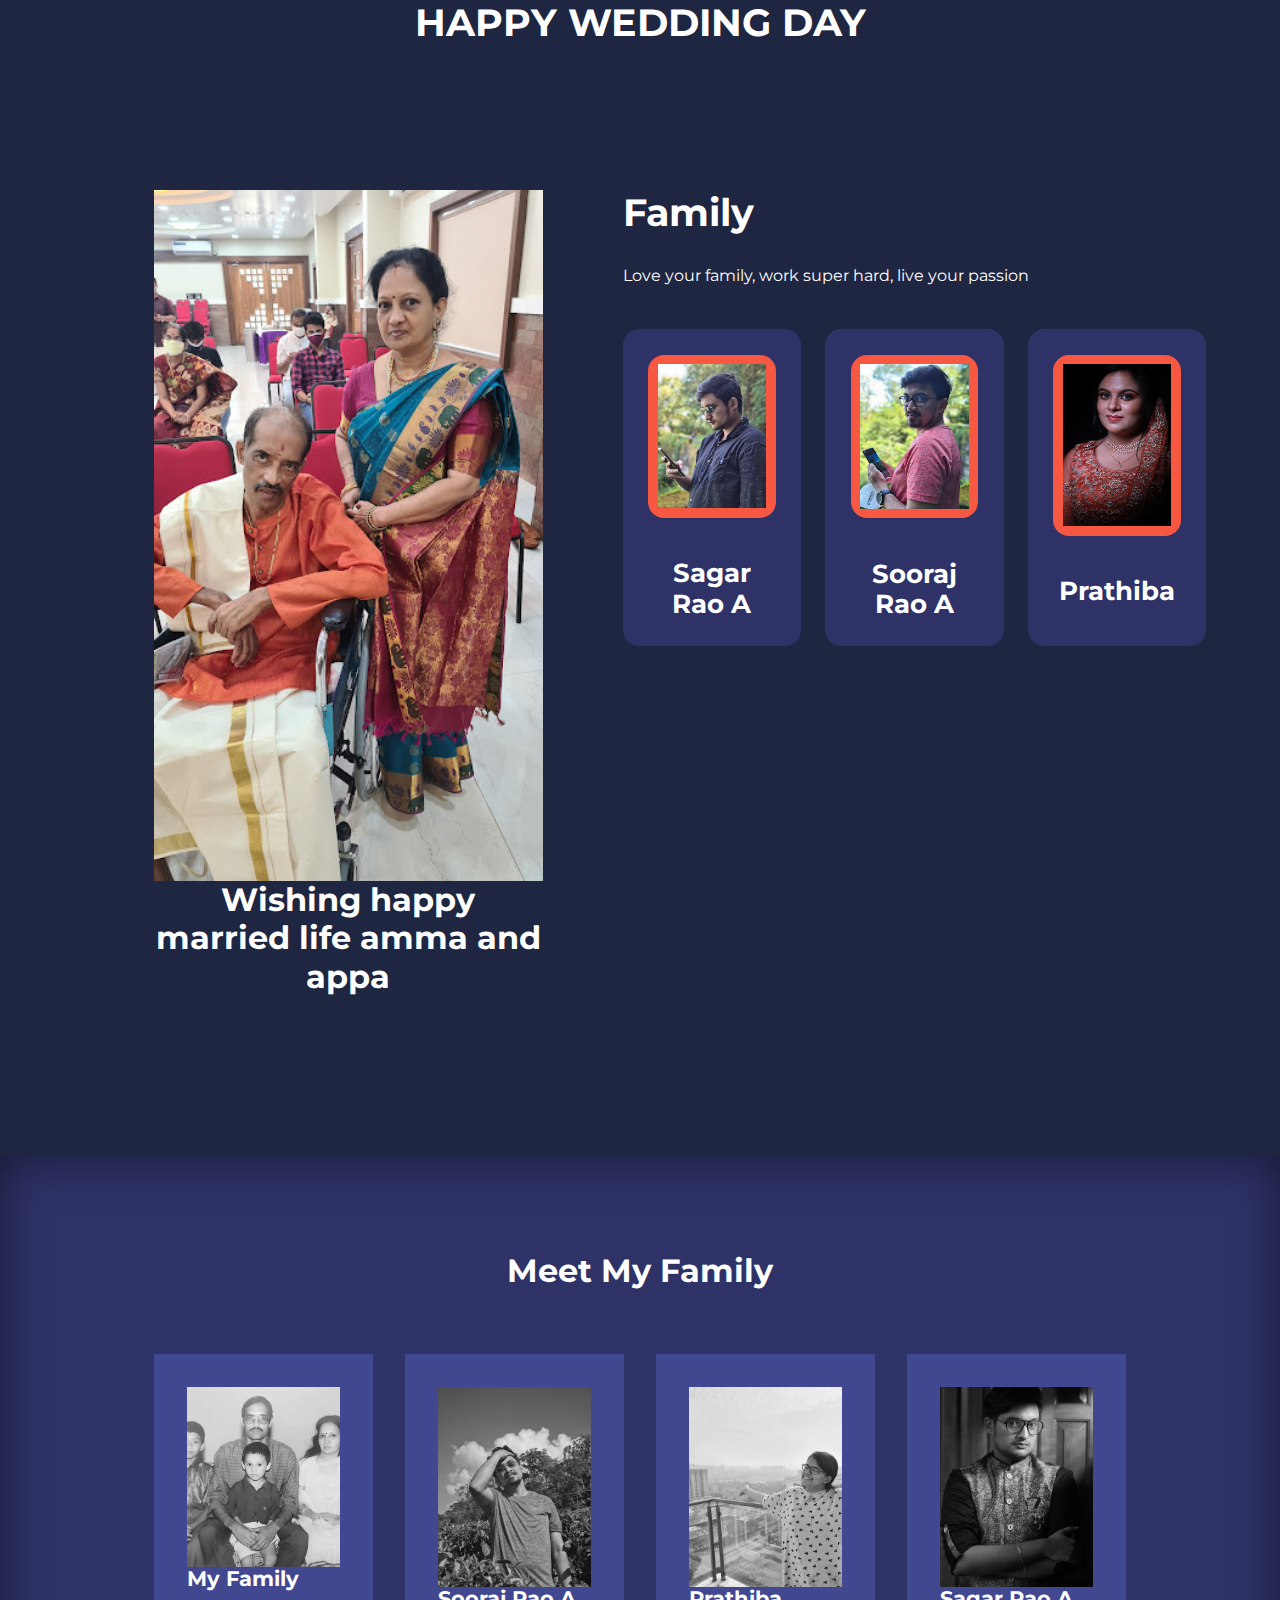
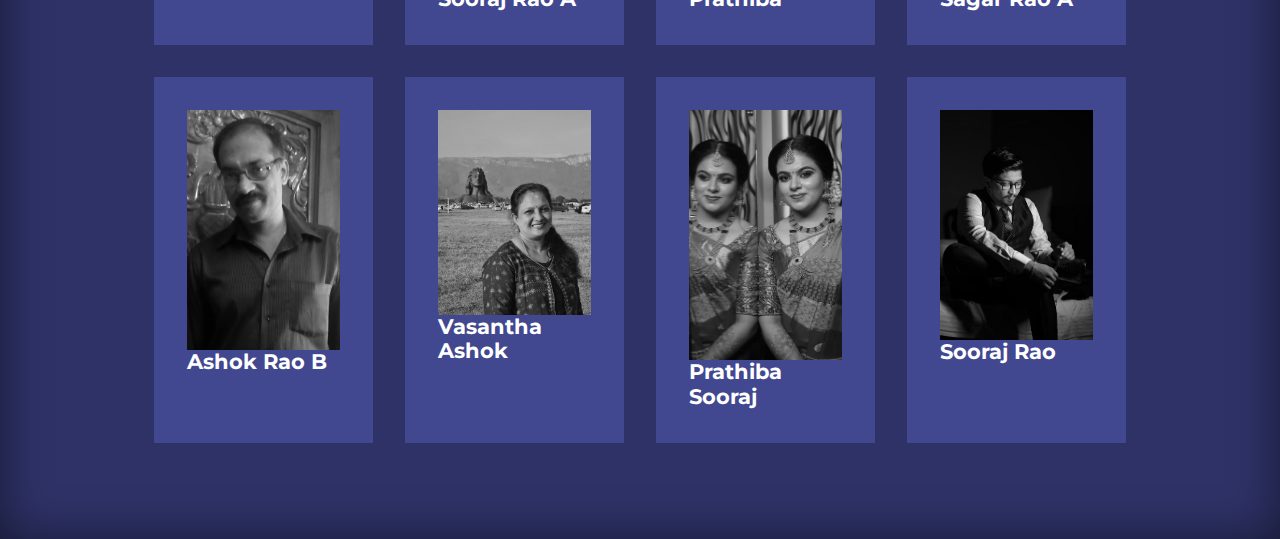
==== index.html @ 350d2bba "Rename about.html to index.html" ====
<!DOCTYPE html>
<html lang="en">
  <head>
    <meta charset="UTF-8" />
    <meta http-equiv="X-UA-Compatible" content="IE=edge" />
    <meta name="viewport" content="width=device-width, initial-scale=1.0" />
    <title>Wedding Day Gift</title>
    <link rel="stylesheet" href="/css/about.css" />
    <link rel="stylesheet" href="/css/style.css" />
    <script defer src="/main.js"></script>

    <link
      rel="stylesheet"
      type=""
      href="https://unicons.iconscout.com/release/v2.1.6/css/unicons.css"
    />

    <link rel="preconnect" href="https://fonts.googleapis.com" />

    <link rel="preconnect" href="https://fonts.gstatic.com" crossorigin />

    <link
      href="https://fonts.googleapis.com/css2?family=Montserrat:wght@300;400;500;600;700;800;900&display=swap"
      rel="stylesheet"
    />
  </head>
  <body>
    <h1 style="text-align: center">HAPPY WEDDING DAY</h1>
    <section class="about__achievements">
      <div class="container about__achievements-container">
        <div class="about__achievements-left">
          <img src="/images/wed.jpg" alt="" />
          <h2>Wishing happy married life amma and appa</h2>
        </div>

        <div class="about__achievements-right">
          <h1>Family</h1>
          <p>Love your family, work super hard, live your passion</p>
          <div class="achievements__cards">
            <article class="achievement__card">
              <span class="achievement__icon">
                <img src="/images/wed1.jpg" alt="no img" />
              </span>
              <h3>Sagar Rao A</h3>
            </article>

            <article class="achievement__card">
              <span class="achievement__icon">
                <img src="/images/wed2.jpg" alt="No img" />
              </span>
              <h3>Sooraj Rao A</h3>
            </article>

            <article class="achievement__card">
              <span class="achievement__icon">
                <img src="/images/susu5.JPG" alt="no img" />
              </span>
              <h3>Prathiba</h3>
            </article>
          </div>
        </div>
      </div>
    </section>

    <section class="team">
      <h2>Meet My Family</h2>
      <div class="container team__container">
        <article class="team__member">
          <div class="team__member-image">
            <img style="height: 180px" src="images/wed4.jpg" alt="" />
          </div>
          <div class="team__member-info">
            <h4>My Family</h4>
          </div>
        </article>

        <article class="team__member">
          <div class="team__member-image">
            <img style="height: 200px" src="images/susu2.jpg" alt="" />
          </div>
          <div class="team__member-info">
            <h4>Sooraj Rao A</h4>
          </div>
        </article>

        <article class="team__member">
          <div class="team__member-image">
            <img style="height: 200px" src="images/wed3.jpg" alt="" />
          </div>
          <div class="team__member-info">
            <h4>Prathiba</h4>
          </div>
        </article>

        <article class="team__member">
          <div class="team__member-image">
            <img style="height: 200px" src="images/rao12.JPG" alt="" />
          </div>

          <div class="team__member-info">
            <h4>Sagar Rao A</h4>
          </div>
        </article>

        <article class="team__member">
          <div class="team__member-image">
            <img style="height: 240px" src="images/wed5.jpg" alt="" />
          </div>
          <div class="team__member-info">
            <h4>Ashok Rao B</h4>
          </div>
        </article>

        <article class="team__member">
          <div class="team__member-image">
            <img src="images/wed6.jpg" alt="" />
          </div>
          <div class="team__member-info">
            <h4>Vasantha Ashok</h4>
          </div>
        </article>

        <article class="team__member">
          <div class="team__member-image">
            <img style="height: 250px" src="images/wed7.jpg" alt="" />
          </div>
          <div class="team__member-info">
            <h4>Prathiba Sooraj</h4>
          </div>
        </article>

        <article class="team__member">
          <div class="team__member-image">
            <img src="images/rao11.JPG" alt="" />
          </div>
          <div class="team__member-info">
            <h4>Sooraj Rao</h4>
          </div>
        </article>
      </div>
    </section>
  </body>
</html>
---- css/about.css ----
/* achievements */

.about__achievements {
  margin-top: 3rem;
}

.about__achievements-container {
  display: grid;
  grid-template-columns: 40% 60%;
  gap: 5rem;
}

.about__achievements-right > p {
  margin: 1.6rem 0 2.5rem;
}

.achievements__cards {
  display: grid;
  grid-template-columns: repeat(3, 1fr);
  gap: 1.5rem;
}

.achievement__card {
  background: var(--color-bg1);
  padding: 1.6rem;
  border-radius: 1rem;
  text-align: center;
  transition: var(--transition);
}

.achievement__card:hover {
  background: var(--color-bg2);
  box-shadow: 0 3rem 3rem rgba(0, 0, 0, 0.3);
}

.achievement__icon {
  background: var(--color-danger);
  padding: 0.6rem;
  border-radius: 1rem;
  display: inline-block;
  margin-bottom: 2rem;
  font-size: 2rem;
}

.achievements__card:nth-child(2) .achievement__icon {
  background: var(--color-success);
}

.achievements__card:nth-child(3) .achievement__icon {
  background: var(--color-primary);
}

.achievements__card p {
  margin-top: 1rem;
}

.team {
  background: var(--color-bg1);
  box-shadow: inset 0 0 3rem rgba(0, 0, 0, 0.5);
}

.team__container {
  display: grid;
  grid-template-columns: repeat(4, 1fr);
  gap: 2rem;
}

.team__member {
  background: var(--color-bg2);
  padding: 2rem;
  border: 1px solid transparent;
  transition: var(--transition);
}

.team__member:hover {
  background: transparent;
  border-color: var(--color-primary);
}

.team__member-image img {
  filter: saturate(0);
}

.team__member:hover img {
  filter: saturate(1);
}
---- css/style.css ----
* {
  margin: 0;
  padding: 0;
  border: 0;
  outline: 0;
  text-decoration: none;
  list-style: none;
  box-sizing: border-box;
}

:root {
  --color-primary: #6c63ff;
  --color-success: #00bf8e;
  --color-warning: #f7c94b;
  --color-danger: #f75842;
  --color-danger-variant: rgba(247, 88, 66, 0.4);
  --color-white: #fff;
  --color-light: rgba(255, 255, 255, 0.7);
  --color-black: #000;
  --color-bg: #1f2641;
  --color-bg1: #2e3267;
  --color-bg2: #424890;
  --container-width-lg: 76%;
  --container-width-md: 90%;
  --container-width-sm: 94%;
  --transition: all 400ms ease;
}

body {
  font-family: "Montserrat", sans-serif;
  line-height: 1.7;
  color: var(--color-white);
  background-color: var(--color-bg);
}

.container {
  width: var(--container-width-lg);
  margin: 0 auto;
}

section {
  padding: 6rem 0;
}

section h2 {
  text-align: center;
  margin-bottom: 4rem;
}

h1,
h2,
h3,
h4,
h5 {
  line-height: 1.2;
}

h1 {
  font-size: 2.4rem;
}

h2 {
  font-size: 2rem;
}

h3 {
  font-size: 1.6rem;
}

h4 {
  font-size: 1.3rem;
}

a {
  color: var(--color-white);
}

img {
  width: 100%;
  display: block;
  object-fit: cover;
}

.btn {
  display: inline-block;
  background: var(--color-white);
  color: var(--color-black);
  padding: 1rem 2rem;
  border: 1px solid transparent;
  font-weight: 500;
  transition: var(--transition);
}

.btn:hover {
  background: transparent;
  color: var(--color-white);
  border-color: var(--color-white);
}

.btn-primary {
  background: var(--color-danger);
  color: var(--color-white);
}

/* Navbar */

nav {
  background: var(--color-bg);
  width: 100vw;
  height: 5rem;
  position: fixed;
  top: 0;
  z-index: 11;
}

.window-scroll {
  background: var(--color-primary);
  box-shadow: 0 1rem 2rem rgba(0, 0, 0, 0.2);
}

.nav__container {
  height: 100%;
  display: flex;
  justify-content: space-between;
  align-items: center;
}

nav button {
  display: none;
}

.nav__menu {
  display: flex;
  align-items: center;
  gap: 4rem;
}

.nav__menu a {
  font-size: 0.9rem;
  transition: var(--transition);
}

.nav__menu a:hover {
  color: var(--color-bg2);
}

/* Header */

header {
  position: relative;
  top: 5rem;
  overflow: hidden;
  height: 70vh;
  margin-bottom: 5rem;
}

.header__container {
  display: grid;
  grid-template-columns: 1fr 1fr;
  align-items: center;
  gap: 5rem;
  height: 100%;
}

.header__left p {
  margin: 1rem 0 2.4rem;
}

/* catagories */

.categories {
  background: var(--color-bgl);
  /* height: 20rem; */
}

.categories h1 {
  line-height: 1;
  margin-bottom: 3rem;
}

.categories__container {
  display: grid;
  grid-template-columns: 40% 60%;
}

.categories__left {
  margin-right: 4rem;
}

.categories__left p {
  margin: 1rem 0 3rem;
}

.categories__right {
  display: grid;
  grid-template-columns: repeat(3, 1fr);
  gap: 1.2rem;
}

.category {
  background: var(--color-bg2);
  padding: 2rem;
  border-radius: 2rem;
  transition: var(--transition);
}

.category:hover {
  box-shadow: 0 1rem 1rem rgba(244, 251, 255, 0.3);
  z-index: 1;
}

.category:nth-child(2) .category__icon {
  background: var(--color-danger);
}

.category:nth-child(3) .category__icon {
  background: var(--color-success);
}

.category:nth-child(4) .category__icon {
  background: var(--color-warning);
}

.category:nth-child(5) .category__icon {
  background: var(--color-success);
}

.category__icon {
  background: var(--color-primary);
  padding: 0.7rem;
  border-radius: 0.9rem;
}

.category h5 {
  margin: 2rem 0 1rem;
}

.category p {
  font-size: 0.85rem;
}

/* courses */

.courses {
  margin-top: 10rem;
}

.courses__container {
  display: grid;
  grid-template-columns: repeat(3, 1fr);
  gap: 2rem;
}

.course {
  background: var(--color-bgl);
  text-align: center;
  border: 1px solid transparent;
  transition: var(--transition);
}

.course:hover {
  background-color: transparent;
  border-color: var(--color-primary);
}

.course__info {
  padding: 2rem;
}

.course__info p {
  margin: 1.2rem 0 2rem;
  font-size: 0.9rem;
}

/* FAQS */

.faqs {
  background: var(--color-bg1);
  box-shadow: inset 0 0 3rem rgba(0, 0, 0, 0.5);
}

.faqs__container {
  display: grid;
  grid-template-columns: 1fr 1fr;
  gap: 1rem;
}

.faq {
  padding: 2rem;
  display: flex;
  align-items: center;
  gap: 1.4rem;
  height: fit-content;
  background: var(--color-primary);
  cursor: pointer;
}

.faq h4 {
  font-size: 1rem;
  line-height: 2.2;
}

.faq__icon {
  align-self: flex-start;
  font-size: 1.2rem;
}

.faq p {
  margin-top: 0.8rem;
  display: none;
}

.faq.open p {
  display: block;
}

/* Testimonials */

.testimonials__container {
  overflow-x: hidden;
  position: relative;
  margin-bottom: 5rem;
}

.testimonial {
  padding-top: 2rem;
}

.avatar {
  width: 6rem;
  height: 6rem;
  border-radius: 50%;
  overflow: hidden;
  margin: 0 auto 1rem;
  border: 1rem solid var(--color-bg1);
}

.testimonial__info {
  text-align: center;
}

.testimonial__body {
  background: var(--color-primary);
  padding: 2rem;
  margin-top: 3rem;
  position: relative;
}

.testimonial__body::before {
  content: "";
  display: block;
  background: linear-gradient(
    135deg,
    transparent,
    var(--color-primary),
    var(--color-primary),
    var(--color-primary)
  );
  width: 3rem;
  height: 3rem;
  position: absolute;
  left: 50%;
  top: -1.5rem;
  transform: rotate(45deg);
}

/* footer */

footer {
  background: var(--color-bg1);
  padding-top: 5rem;
  font-size: 0.9rem;
}

.footer__container {
  display: grid;
  grid-template-columns: repeat(4, 1fr);
  gap: 5rem;
}

.footer__container > div h4 {
  margin-bottom: 1.2rem;
}

.footer__1 p {
  margin: 0 0 2rem;
}

footer ul li {
  margin-bottom: 0.7rem;
}

footer ul li a:hover {
  text-decoration: underline;
}

.footer__socials {
  display: flex;
  gap: 1rem;
  font-size: 1.2rem;
  margin-top: 2rem;
}

.footer__copyright {
  text-align: center;
  margin-top: 4rem;
  padding: 1.2rem 0;
  border-top: 1px solid var(--color-bg2);
}

/* media query */

@media screen and (max-width: 1024px) {
  .container {
    width: var(--container-width-md);
  }

  h1 {
    font-size: 2.2rem;
  }

  h2 {
    font-size: 1.7rem;
  }

  h3 {
    font-size: 1.4rem;
  }

  h4 {
    font-size: 1.2rem;
  }

  /* navbar */

  nav button {
    display: inline-block;
    background: transparent;
    font-size: 1.8rem;
    color: var(--color-white);
    cursor: pointer;
  }

  nav button#close-menu-btn {
    display: none;
  }

  .nav__menu {
    position: fixed;
    top: 5rem;
    right: 5%;
    height: fit-content;
    width: 18rem;
    flex-direction: column;
    gap: 0;
    display: none;
  }

  .nav__menu li {
    width: 100%;
    height: 5.8rem;
    animation: animateNavItems 400ms linear forwards;
    transform-origin: top right;
    opacity: 0;
  }

  .nav__menu li:nth-child(2) {
    animation-delay: 200ms;
  }

  .nav__menu li:nth-child(3) {
    animation-delay: 400ms;
  }

  .nav__menu li:nth-child(4) {
    animation-delay: 600ms;
  }

  @keyframes animateNavItems {
    0% {
      transform: rotateZ(-90deg) rotateX(90deg) scale(0.1);
    }
    100% {
      transform: rotateZ(0) rotateX(0) scale(1);
      opacity: 1;
    }
  }

  .nav__menu li a {
    background: var(--color-primary);
    box-shadow: -4rem 6rem 10rem rgba(0, 0, 0, 0.6);
    width: 100%;
    height: 100%;
    display: grid;
    place-items: center;
  }

  .nav__menu li a:hover {
    background: var(--color-bg2);
    color: var(--color-white);
  }

  /* Header */

  header {
    height: 52vh;
    margin-bottom: 4rem;
  }

  .header__container {
    gap: 0;
    padding-bottom: 3rem;
  }

  /* Catagories */

  .catagories {
    height: auto;
  }

  .catagories__container {
    grid-template-columns: 1fr;
    gap: 3rem;
  }

  .categories__left {
    margin-right: 0;
  }

  /* course */

  .courses {
    margin-top: 0;
  }

  .courses__container {
    grid-template-columns: 1fr 1fr;
  }

  /* faqs */

  .faqs__container {
    grid-template-columns: 1fr;
  }

  .faq {
    padding: 1.5rem;
  }

  /* footer */

  .footer__container {
    grid-template-columns: 1fr 1fr;
  }
}

/* media query (phone) */
@media screen and (max-width: 600px) {
  .container {
    width: var(--container-width-sm);
  }

  /* Navbar */

  .nav__menu {
    right: 3%;
  }

  /* Header */

  header {
    height: 100vh;
  }

  .header__container {
    grid-template-columns: 1fr;
    text-align: center;
    margin-top: 0;
  }

  .header__left p {
    margin-bottom: 1.3rem;
  }

  /* Categories */

  .categories__right {
    grid-template-columns: 1fr 1fr;
    gap: 0.7rem;
  }

  .category {
    padding: 1rem;
    border-radius: 1rem;
  }

  .category__icon {
    margin-top: 4px;
    display: inline-block;
  }

  /* courses */

  .courses__container {
    grid-template-columns: 1fr;
  }

  /* testimonial */

  .testimonial__body {
    padding: 1.2rem;
  }

  /* footer */

  .footer__container {
    grid-template-columns: 1fr;
    text-align: center;
    gap: 2rem;
  }

  .footer__1 p {
    margin: 1rem auto;
  }

  .footer__socials {
    justify-content: center;
  }
}
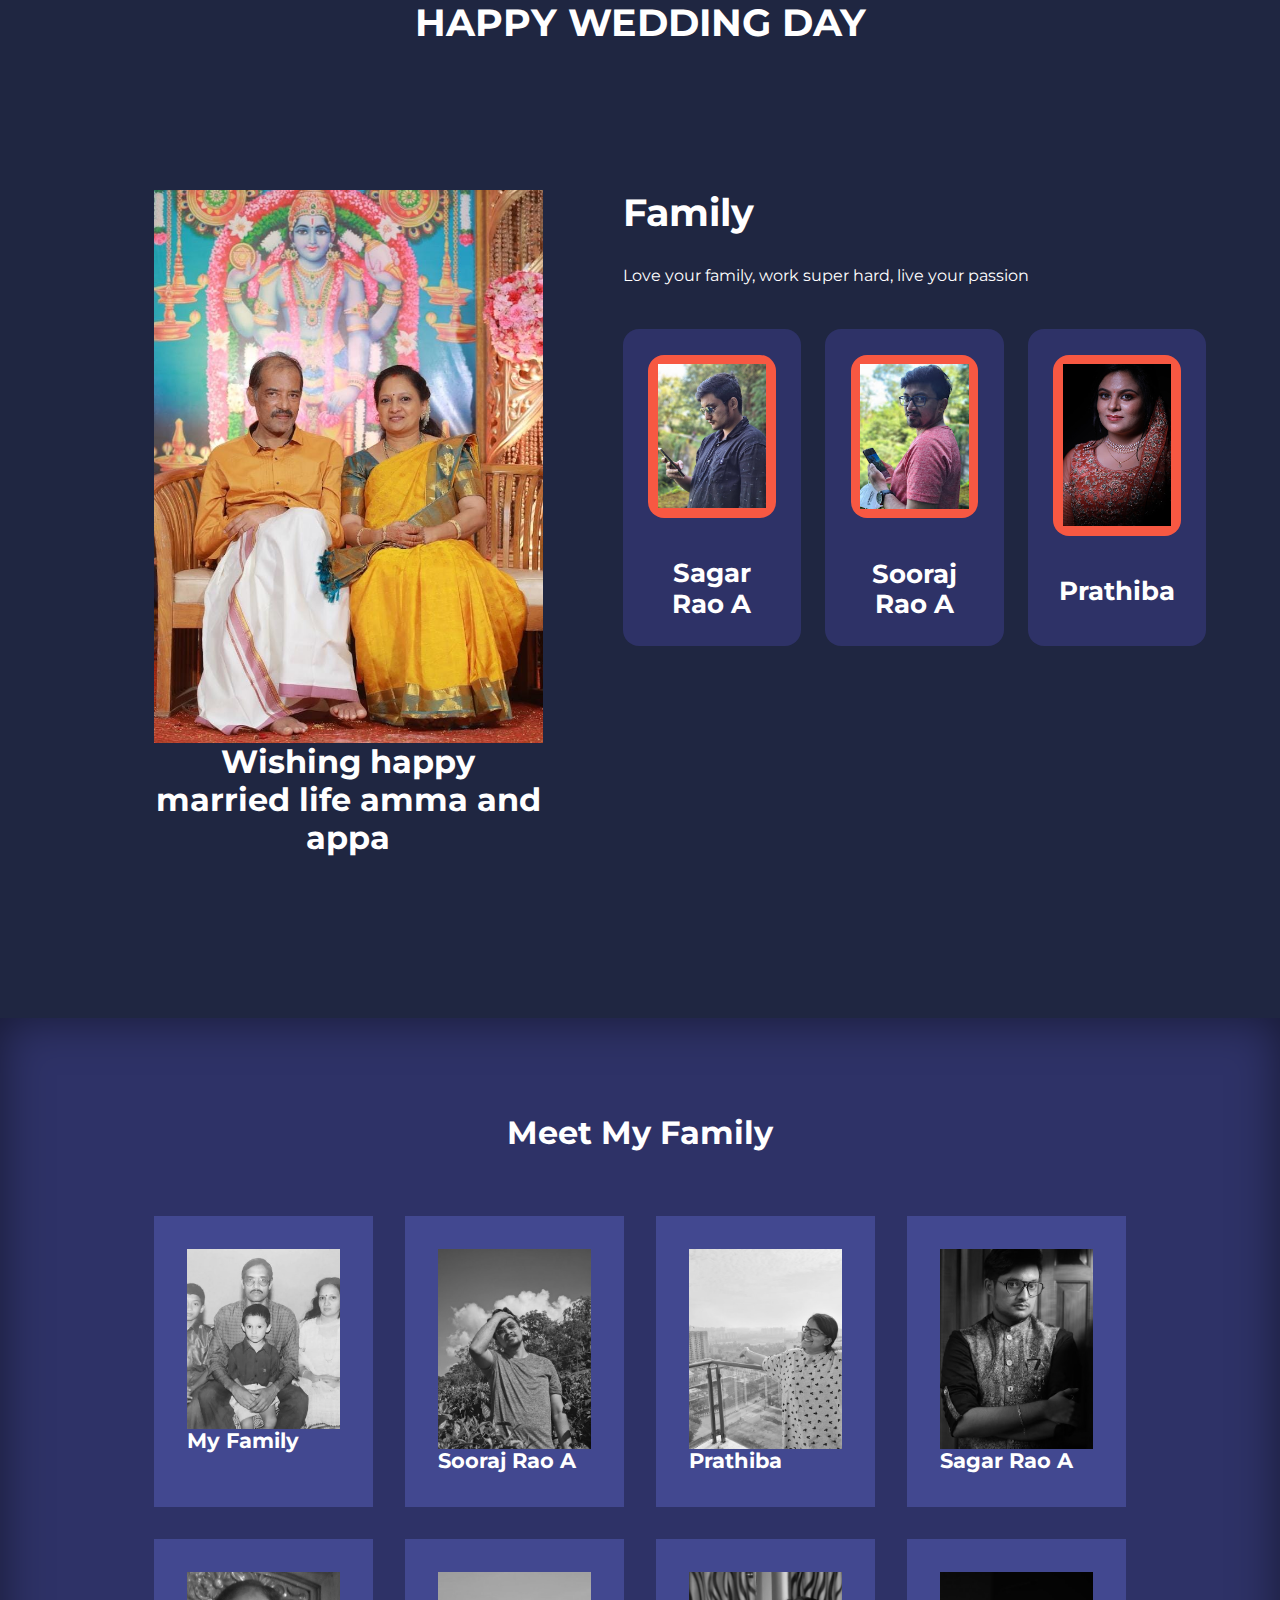
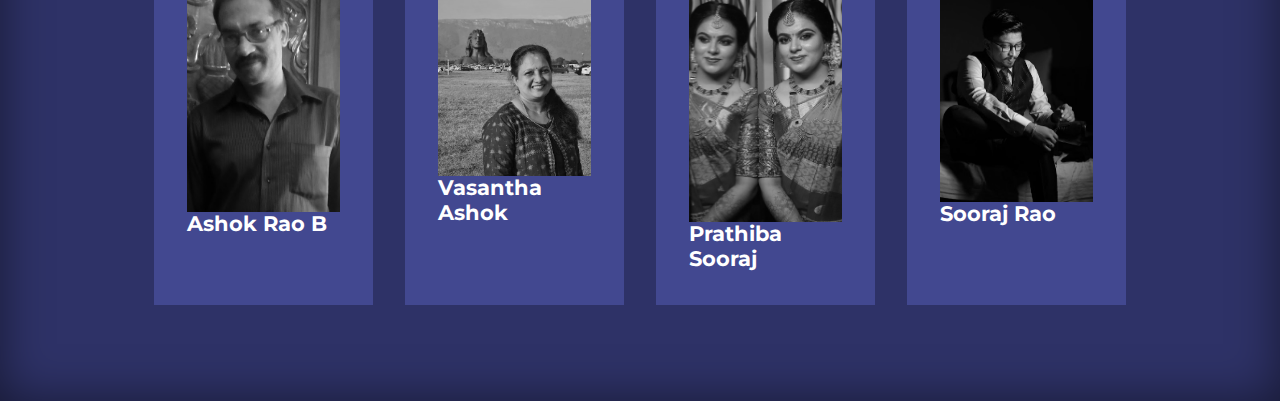
==== commit fa1201a0: "aa" ====
--- a/index.html
+++ b/index.html
@@ -5,9 +5,9 @@
     <meta http-equiv="X-UA-Compatible" content="IE=edge" />
     <meta name="viewport" content="width=device-width, initial-scale=1.0" />
     <title>Wedding Day Gift</title>
-    <link rel="stylesheet" href="/css/about.css" />
-    <link rel="stylesheet" href="/css/style.css" />
-    <script defer src="/main.js"></script>
+    <link rel="stylesheet" href="css/about.css" />
+    <link rel="stylesheet" href="css/style.css" />
+    <script defer src="main.js"></script>
 
     <link
       rel="stylesheet"
@@ -25,11 +25,11 @@
     />
   </head>
   <body>
-    <h1 style="text-align: center">HAPPY WEDDING DAY</h1>
+    <h1 class="rao" style="text-align: center">HAPPY WEDDING DAY</h1>
     <section class="about__achievements">
       <div class="container about__achievements-container">
         <div class="about__achievements-left">
-          <img src="/images/wed.jpg" alt="" />
+          <img src="/images/wed9.jpg" alt="" />
           <h2>Wishing happy married life amma and appa</h2>
         </div>
 
@@ -39,21 +39,21 @@
           <div class="achievements__cards">
             <article class="achievement__card">
               <span class="achievement__icon">
-                <img src="/images/wed1.jpg" alt="no img" />
+                <img src="images/wed1.jpg" alt="no img" />
               </span>
               <h3>Sagar Rao A</h3>
             </article>
 
             <article class="achievement__card">
               <span class="achievement__icon">
-                <img src="/images/wed2.jpg" alt="No img" />
+                <img src="images/wed2.jpg" alt="No img" />
               </span>
               <h3>Sooraj Rao A</h3>
             </article>
 
             <article class="achievement__card">
               <span class="achievement__icon">
-                <img src="/images/susu5.JPG" alt="no img" />
+                <img src="images/susu5.JPG" alt="no img" />
               </span>
               <h3>Prathiba</h3>
             </article>
--- a/css/about.css
+++ b/css/about.css
@@ -84,3 +84,50 @@
 .team__member:hover img {
   filter: saturate(1);
 }
+
+@media screen and (max-width: 1024px) {
+  .about__achievements {
+    margin-top: 2rem;
+  }
+
+  .about__achievements-container {
+    grid-template-columns: 1fr;
+    gap: 4rem;
+  }
+
+  .about__achievements-left {
+    width: 80%;
+    margin: 0 auto;
+  }
+
+  .team__container {
+    grid-template-columns: repeat(3, 1fr);
+    gap: 1.5rem;
+  }
+
+  .team__member {
+    padding: 1rem;
+  }
+}
+
+/* tablet media query */
+
+@media screen and (max-width: 600px) {
+  .achievements__cards {
+    grid-template-columns: 1fr, 1fr;
+    gap: 0.7rem;
+  }
+
+  .team__container {
+    grid-template-columns: 1fr 1fr;
+    gap: 0.7rem;
+  }
+
+  .team__member {
+    padding: 0;
+  }
+
+  .team__member p {
+    margin-bottom: 1.5rem;
+  }
+}
--- a/css/style.css
+++ b/css/style.css
@@ -562,8 +562,8 @@
 
   /* Navbar */
 
-  .nav__menu {
-    right: 3%;
+  .rao h1 {
+    text-align: center;
   }
 
   /* Header */
@@ -573,7 +573,7 @@
   }
 
   .header__container {
-    grid-template-columns: 1fr;
+    grid-template-columns: 2fr;
     text-align: center;
     margin-top: 0;
   }
